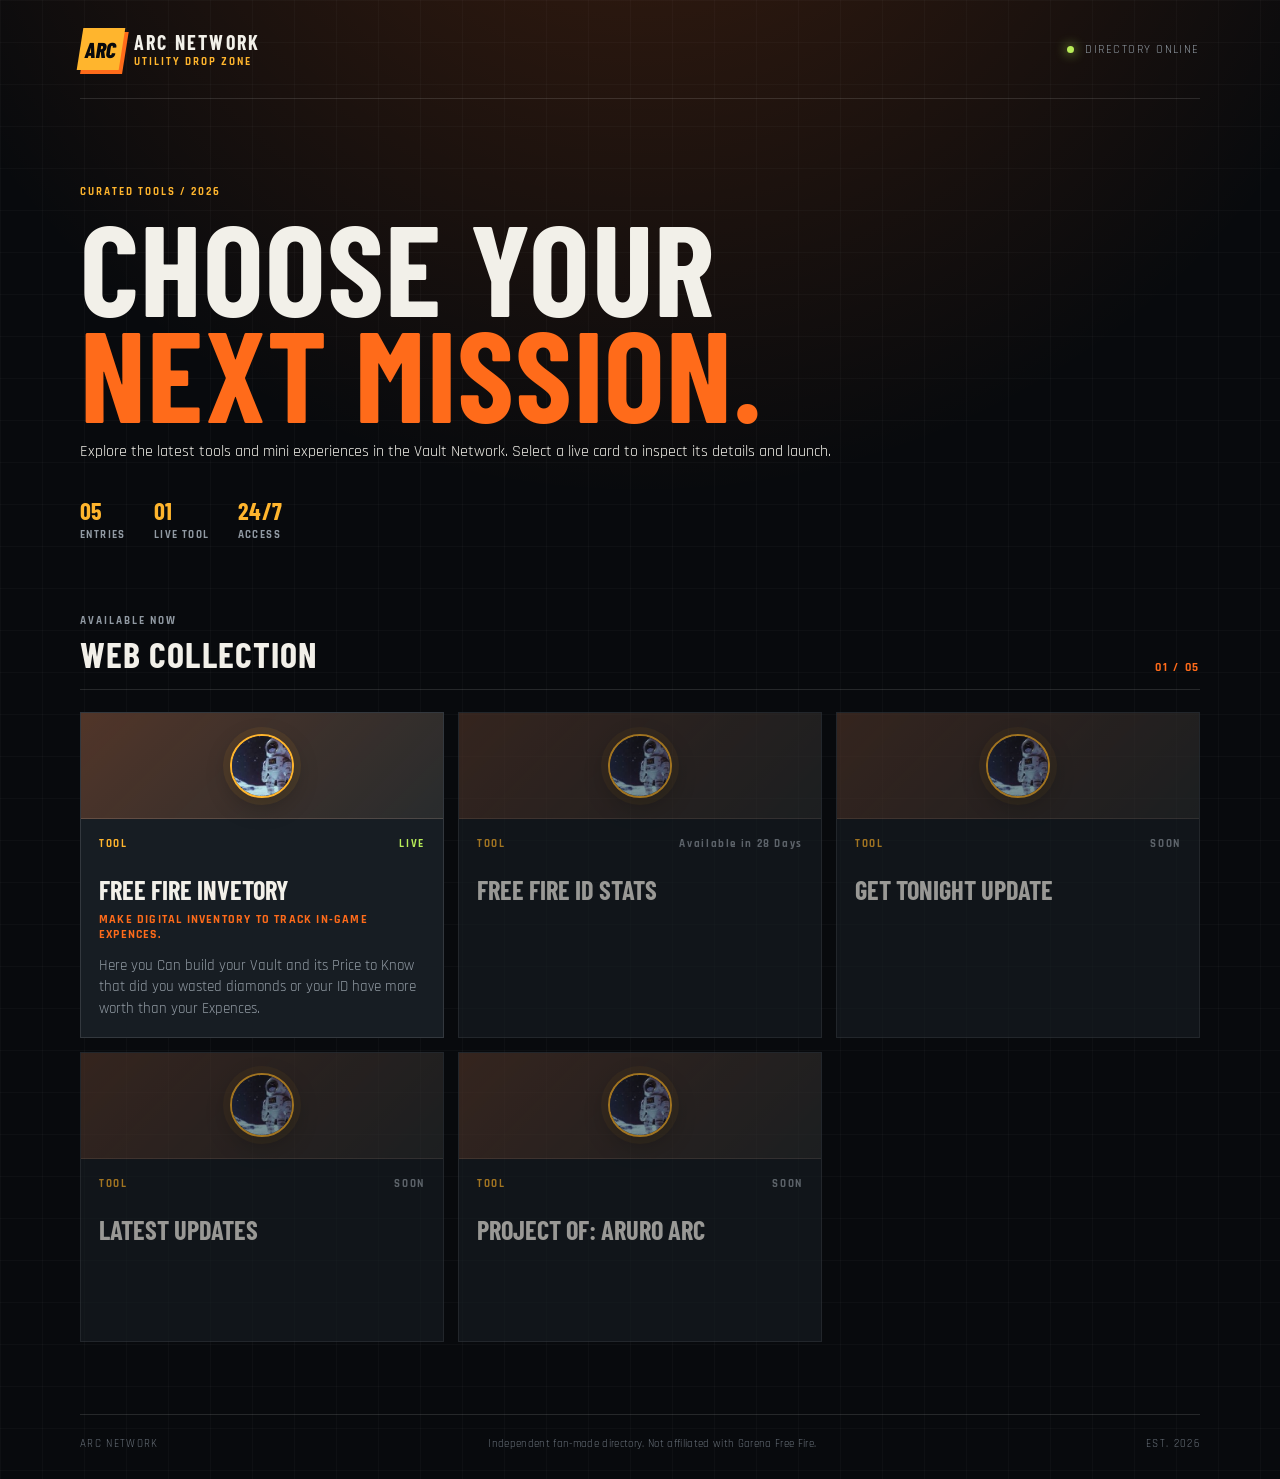
==== WebCard.html @ a92de29b "Add files via upload" ====
<!DOCTYPE html>
<html lang="en">

<head>
    <meta charset="UTF-8">
    <meta name="viewport" content="width=device-width, initial-scale=1.0">
    <title id="titleOfWebCardHTML">Annonymous || Powered By MoonTech</title>
    <link rel="stylesheet" href="WebCard.css">
</head>

<body>
    <header class="detail-header">
        <a class="brand" href="index.html"><span class="brand-mark">VN</span><span class="brand-copy"><strong><!--VAULT-->ARC NETWORK</strong><small>UTILITY DROP ZONE</small></span></a>
        <a class="back-link" href="index.html">← Directory</a>
    </header>
    <main class="detail-shell">
        <div class="detail-card">
            <div class="detail-visual"><div id="webLogoContainer"></div><span>TOOL PROFILE</span></div>
            <div class="detail-content">
                <p class="eyebrow">MISSION BRIEF / <span id="webPurposeContainer"></span></p>
                <h1 id="webNameContainer"></h1>
                <p class="detail-description" id="webDescriptionContainer"></p>
                <div class="detail-data"><span>CREATOR <strong id="webAuthorContainer"></strong></span><span>CONTACT <strong id="webAuthorEmailContainer"></strong></span></div>
                <div class="detail-data detail-data-muted"><span>UPDATED <strong id="webLastUpdatedContainer">NOT LISTED</strong></span><span>BUILT <strong id="webBuildedContainer">NOT LISTED</strong></span></div>
                <div id="webURLButtonContainer"><button id="webURLButtonRedirect">Launch tool <span>↗</span></button></div>
            </div>
        </div>
    </main>
    <footer class="detail-footer">Independent fan-made directory. Not affiliated with Garena Free Fire.</footer>
    <script src="DB - otherwebsscript.js"></script>
    <script src="WebCard.js"></script>
</body>

</html>
---- WebCard.css ----
@import url('https://fonts.googleapis.com/css2?family=Barlow+Condensed:wght@500;600;700;800&family=Rajdhani:wght@500;600;700&display=swap');
:root { --ink:#080a0d; --surface:#171d23; --line:rgba(255,255,255,.12); --text:#f2f0e9; --muted:#919aa3; --orange:#ff6b1a; --gold:#ffb52d; --green:#b8ed58; }
* { box-sizing:border-box; scrollbar-width:none; }
body { margin:0; min-height:100vh; color:var(--text); font-family:'Rajdhani',sans-serif; background:linear-gradient(rgba(255,255,255,.025) 1px,transparent 1px),linear-gradient(90deg,rgba(255,255,255,.025) 1px,transparent 1px),radial-gradient(circle at 50% -10%,rgba(255,107,26,.22),transparent 42%),var(--ink); background-size:42px 42px,42px 42px,auto,auto; }
.detail-header { width:min(980px,calc(100% - 48px)); margin:0 auto; padding:28px 0; display:flex; align-items:center; justify-content:space-between; border-bottom:1px solid var(--line); }
.brand { display:flex; align-items:center; gap:12px; color:var(--text); text-decoration:none; }
.brand-mark { display:grid; width:42px; height:42px; place-items:center; color:var(--ink); background:var(--gold); font-family:'Barlow Condensed',sans-serif; font-size:1.35rem; font-weight:800; transform:skew(-9deg); box-shadow:4px 4px 0 var(--orange); }
.brand-copy { display:grid; gap:1px; }.brand-copy strong { font-family:'Barlow Condensed',sans-serif; font-size:1.25rem; letter-spacing:.11em; }.brand-copy small,.eyebrow { color:var(--gold); font-size:.7rem; font-weight:700; letter-spacing:.18em; }
.back-link { color:var(--muted); font-size:.8rem; letter-spacing:.12em; text-decoration:none; text-transform:uppercase; }.back-link:hover { color:var(--gold); }
.detail-shell { width:min(980px,calc(100% - 48px)); margin:70px auto; }.detail-card { display:grid; grid-template-columns:36% 64%; background:var(--surface); border:1px solid var(--line); box-shadow:0 28px 70px rgba(0,0,0,.48); }.detail-visual { min-height:450px; display:grid; place-content:center; gap:28px; justify-items:center; background:linear-gradient(135deg,rgba(255,107,26,.25),rgba(255,181,45,.04)),#20262d; border-right:1px solid var(--line); }.detail-visual > span { color:var(--orange); font-size:.7rem; font-weight:700; letter-spacing:.2em; }.detail-visual #webLogoContainer { display:grid; width:150px; height:150px; place-items:center; border:1px solid var(--gold); background:rgba(8,10,13,.45); transform:rotate(3deg); }.detail-visual #webLogoContainerImage { width:108px; height:108px; object-fit:cover; }.detail-content { padding:54px 48px; }.eyebrow { margin:0 0 16px; }.eyebrow span { color:var(--orange); }.detail-content h1 { max-width:480px; margin:0; font-family:'Barlow Condensed',sans-serif; font-size:clamp(3rem,7vw,6rem); line-height:.85; text-transform:uppercase; }.detail-description { max-width:500px; margin:24px 0 38px; color:var(--muted); font-size:1.05rem; line-height:1.55; }.detail-data { display:flex; gap:34px; padding:16px 0; border-top:1px solid var(--line); color:#69717a; font-size:.68rem; font-weight:700; letter-spacing:.13em; }.detail-data strong { display:block; margin-top:5px; color:var(--text); font-size:.85rem; letter-spacing:.03em; overflow-wrap:anywhere; }.detail-data-muted { border-bottom:1px solid var(--line); }.detail-data-muted strong { color:var(--muted); }.detail-content button { margin-top:34px; padding:14px 22px; border:0; color:var(--ink); background:var(--gold); font-family:'Rajdhani',sans-serif; font-size:.8rem; font-weight:800; letter-spacing:.1em; text-transform:uppercase; cursor:pointer; }.detail-content button:hover { background:#ffc34e; }.detail-content button span { margin-left:12px; font-size:1rem; }.detail-footer { width:min(980px,calc(100% - 48px)); margin:0 auto 28px; padding-top:20px; border-top:1px solid var(--line); color:#69717a; font-size:.72rem; letter-spacing:.04em; text-align:center; }
+@media (max-width:700px) { .detail-header,.detail-shell,.detail-footer { width:calc(100% - 28px); }.detail-header { padding:20px 0; }.back-link { font-size:.68rem; }.detail-shell { margin:40px auto; }.detail-card { grid-template-columns:1fr; }.detail-visual { min-height:250px; border-right:0; border-bottom:1px solid var(--line); }.detail-visual #webLogoContainer { width:110px; height:110px; }.detail-visual #webLogoContainerImage { width:78px; height:78px; }.detail-content { padding:32px 22px; }.detail-data { gap:16px; flex-wrap:wrap; }.detail-content button { width:100%; } }
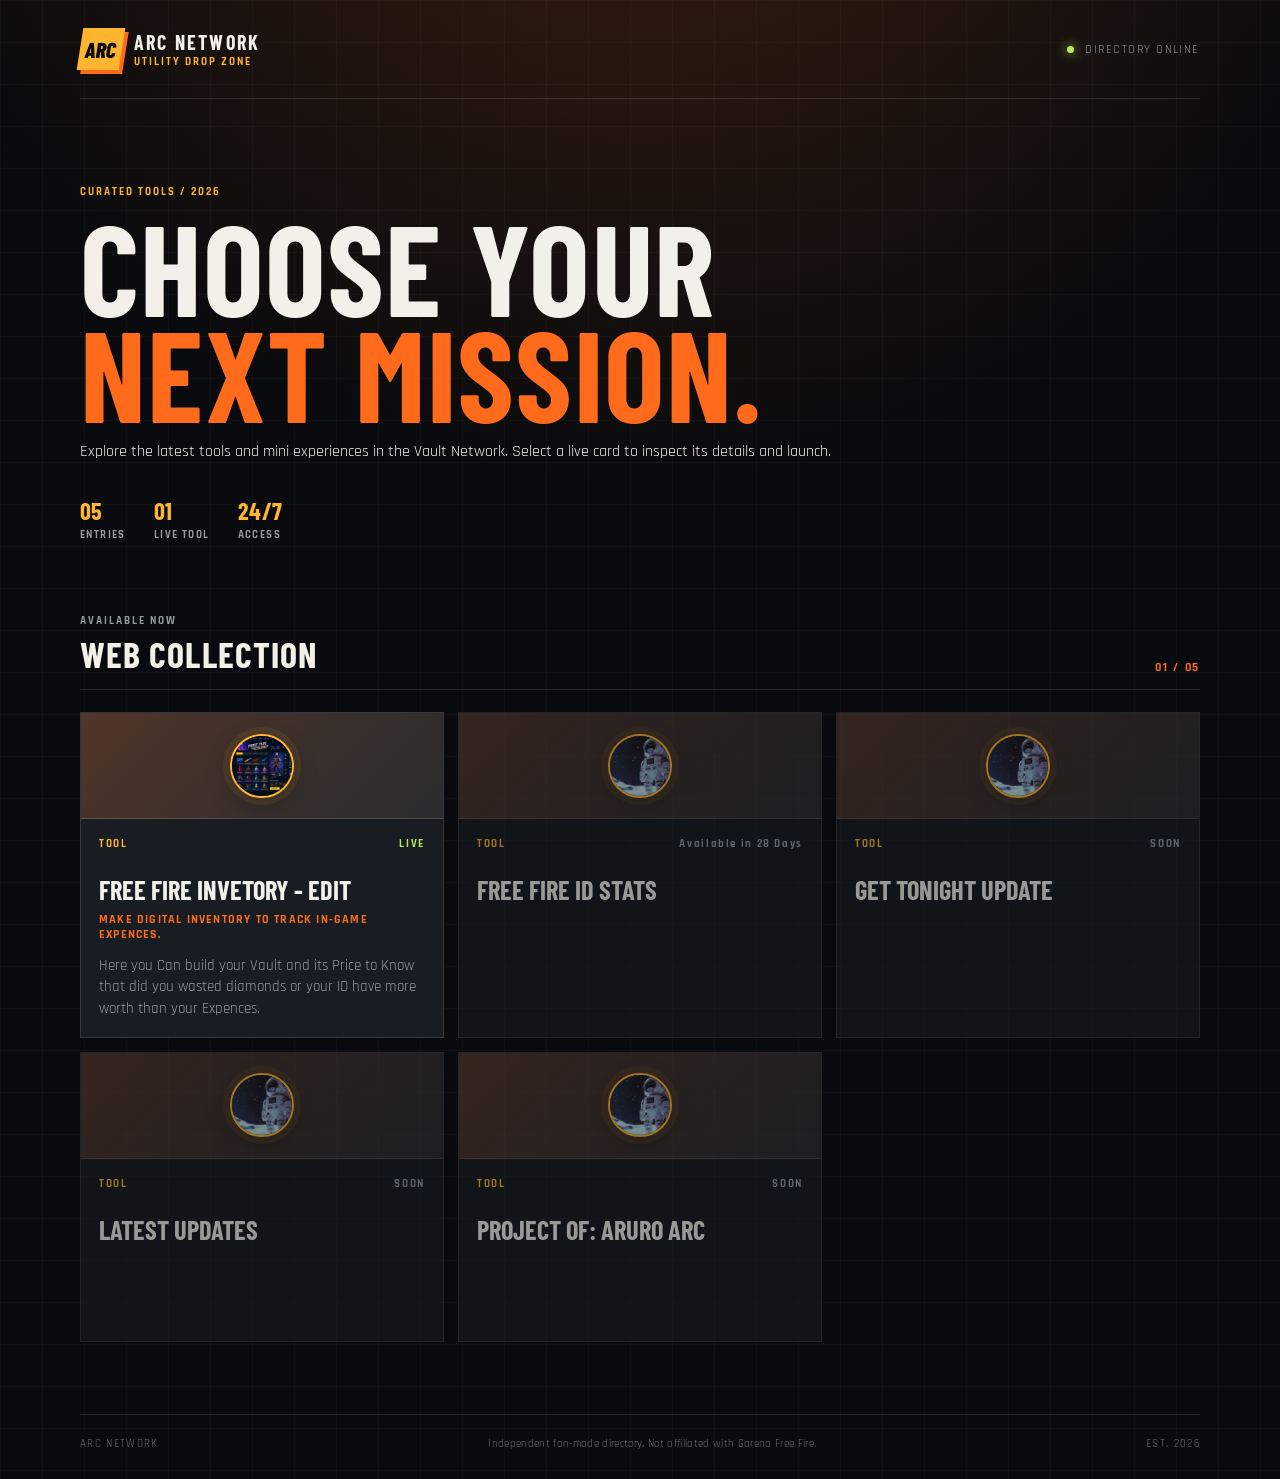
==== commit 9e9170ac: "Update WebCard.html" ====
--- a/WebCard.html
+++ b/WebCard.html
@@ -4,7 +4,16 @@
 <head>
     <meta charset="UTF-8">
     <meta name="viewport" content="width=device-width, initial-scale=1.0">
-    <title id="titleOfWebCardHTML">Annonymous || Powered By MoonTech</title>
+    <title id="titleOfWebCardHTML">Free Fire Inventory | Arc Network</title>
+    <meta name="description" content="View details and launch the Free Fire Inventory Battle Vault tool from Arc Network.">
+    <meta name="author" content="Aruro Arc">
+    <meta name="theme-color" content="#080a0d">
+    <meta property="og:type" content="website">
+    <meta property="og:title" content="Free Fire Inventory | Arc Network">
+    <meta property="og:description" content="View the Free Fire Inventory Battle Vault tool and launch it from Arc Network.">
+    <meta name="twitter:card" content="summary">
+    <meta name="twitter:title" content="Free Fire Inventory | Arc Network">
+    <meta name="twitter:description" content="View and launch the Free Fire Inventory Battle Vault tool.">
     <link rel="stylesheet" href="WebCard.css">
 </head>
 
@@ -31,4 +40,4 @@
     <script src="WebCard.js"></script>
 </body>
 
-</html>+</html>
--- a/WebCard.css
+++ b/WebCard.css
@@ -8,4 +8,94 @@
 .brand-copy { display:grid; gap:1px; }.brand-copy strong { font-family:'Barlow Condensed',sans-serif; font-size:1.25rem; letter-spacing:.11em; }.brand-copy small,.eyebrow { color:var(--gold); font-size:.7rem; font-weight:700; letter-spacing:.18em; }
 .back-link { color:var(--muted); font-size:.8rem; letter-spacing:.12em; text-decoration:none; text-transform:uppercase; }.back-link:hover { color:var(--gold); }
 .detail-shell { width:min(980px,calc(100% - 48px)); margin:70px auto; }.detail-card { display:grid; grid-template-columns:36% 64%; background:var(--surface); border:1px solid var(--line); box-shadow:0 28px 70px rgba(0,0,0,.48); }.detail-visual { min-height:450px; display:grid; place-content:center; gap:28px; justify-items:center; background:linear-gradient(135deg,rgba(255,107,26,.25),rgba(255,181,45,.04)),#20262d; border-right:1px solid var(--line); }.detail-visual > span { color:var(--orange); font-size:.7rem; font-weight:700; letter-spacing:.2em; }.detail-visual #webLogoContainer { display:grid; width:150px; height:150px; place-items:center; border:1px solid var(--gold); background:rgba(8,10,13,.45); transform:rotate(3deg); }.detail-visual #webLogoContainerImage { width:108px; height:108px; object-fit:cover; }.detail-content { padding:54px 48px; }.eyebrow { margin:0 0 16px; }.eyebrow span { color:var(--orange); }.detail-content h1 { max-width:480px; margin:0; font-family:'Barlow Condensed',sans-serif; font-size:clamp(3rem,7vw,6rem); line-height:.85; text-transform:uppercase; }.detail-description { max-width:500px; margin:24px 0 38px; color:var(--muted); font-size:1.05rem; line-height:1.55; }.detail-data { display:flex; gap:34px; padding:16px 0; border-top:1px solid var(--line); color:#69717a; font-size:.68rem; font-weight:700; letter-spacing:.13em; }.detail-data strong { display:block; margin-top:5px; color:var(--text); font-size:.85rem; letter-spacing:.03em; overflow-wrap:anywhere; }.detail-data-muted { border-bottom:1px solid var(--line); }.detail-data-muted strong { color:var(--muted); }.detail-content button { margin-top:34px; padding:14px 22px; border:0; color:var(--ink); background:var(--gold); font-family:'Rajdhani',sans-serif; font-size:.8rem; font-weight:800; letter-spacing:.1em; text-transform:uppercase; cursor:pointer; }.detail-content button:hover { background:#ffc34e; }.detail-content button span { margin-left:12px; font-size:1rem; }.detail-footer { width:min(980px,calc(100% - 48px)); margin:0 auto 28px; padding-top:20px; border-top:1px solid var(--line); color:#69717a; font-size:.72rem; letter-spacing:.04em; text-align:center; }
-+@media (max-width:700px) { .detail-header,.detail-shell,.detail-footer { width:calc(100% - 28px); }.detail-header { padding:20px 0; }.back-link { font-size:.68rem; }.detail-shell { margin:40px auto; }.detail-card { grid-template-columns:1fr; }.detail-visual { min-height:250px; border-right:0; border-bottom:1px solid var(--line); }.detail-visual #webLogoContainer { width:110px; height:110px; }.detail-visual #webLogoContainerImage { width:78px; height:78px; }.detail-content { padding:32px 22px; }.detail-data { gap:16px; flex-wrap:wrap; }.detail-content button { width:100%; } }
+@media (max-width:700px) { .detail-header,.detail-shell,.detail-footer { width:calc(100% - 28px); }.detail-header { padding:20px 0; }.back-link { font-size:.68rem; }.detail-shell { margin:40px auto; }.detail-card { grid-template-columns:1fr; }.detail-visual { min-height:250px; border-right:0; border-bottom:1px solid var(--line); }.detail-visual #webLogoContainer { width:110px; height:110px; }.detail-visual #webLogoContainerImage { width:78px; height:78px; }.detail-content { padding:32px 22px; }.detail-data { gap:16px; flex-wrap:wrap; }.detail-content button { width:100%; } }
+
+@media (max-width:480px) {
+	.detail-header,
+	.detail-shell,
+	.detail-footer {
+		width: calc(100% - 32px);
+	}
+
+	.detail-header {
+		padding: 18px 0;
+	}
+
+	.brand {
+		gap: 9px;
+	}
+
+	.brand-mark {
+		width: 38px;
+		height: 38px;
+		font-size: 1.15rem;
+	}
+
+	.brand-copy strong {
+		font-size: 1.05rem;
+	}
+
+	.brand-copy small {
+		font-size: .6rem;
+		letter-spacing: .14em;
+	}
+
+	.back-link {
+		padding: 10px 0;
+		font-size: .64rem;
+	}
+
+	.detail-shell {
+		margin: 32px auto 42px;
+	}
+
+	.detail-visual {
+		min-height: 230px;
+		gap: 20px;
+	}
+
+	.detail-visual #webLogoContainer {
+		width: 112px;
+		height: 112px;
+	}
+
+	.detail-visual #webLogoContainerImage {
+		width: 80px;
+		height: 80px;
+	}
+
+	.detail-content {
+		padding: 28px 20px 24px;
+	}
+
+	.detail-content h1 {
+		font-size: clamp(3rem, 15vw, 4.8rem);
+		line-height: .88;
+	}
+
+	.detail-description {
+		margin: 20px 0 26px;
+		font-size: .96rem;
+	}
+
+	.detail-data {
+		gap: 14px 18px;
+	}
+
+	.detail-data > span {
+		min-width: calc(50% - 9px);
+	}
+
+	.detail-content button {
+		width: 100%;
+		margin-top: 26px;
+		padding: 15px 18px;
+	}
+
+	.detail-footer {
+		padding-bottom: 22px;
+		font-size: .68rem;
+		line-height: 1.4;
+		text-align: left;
+	}
+}
